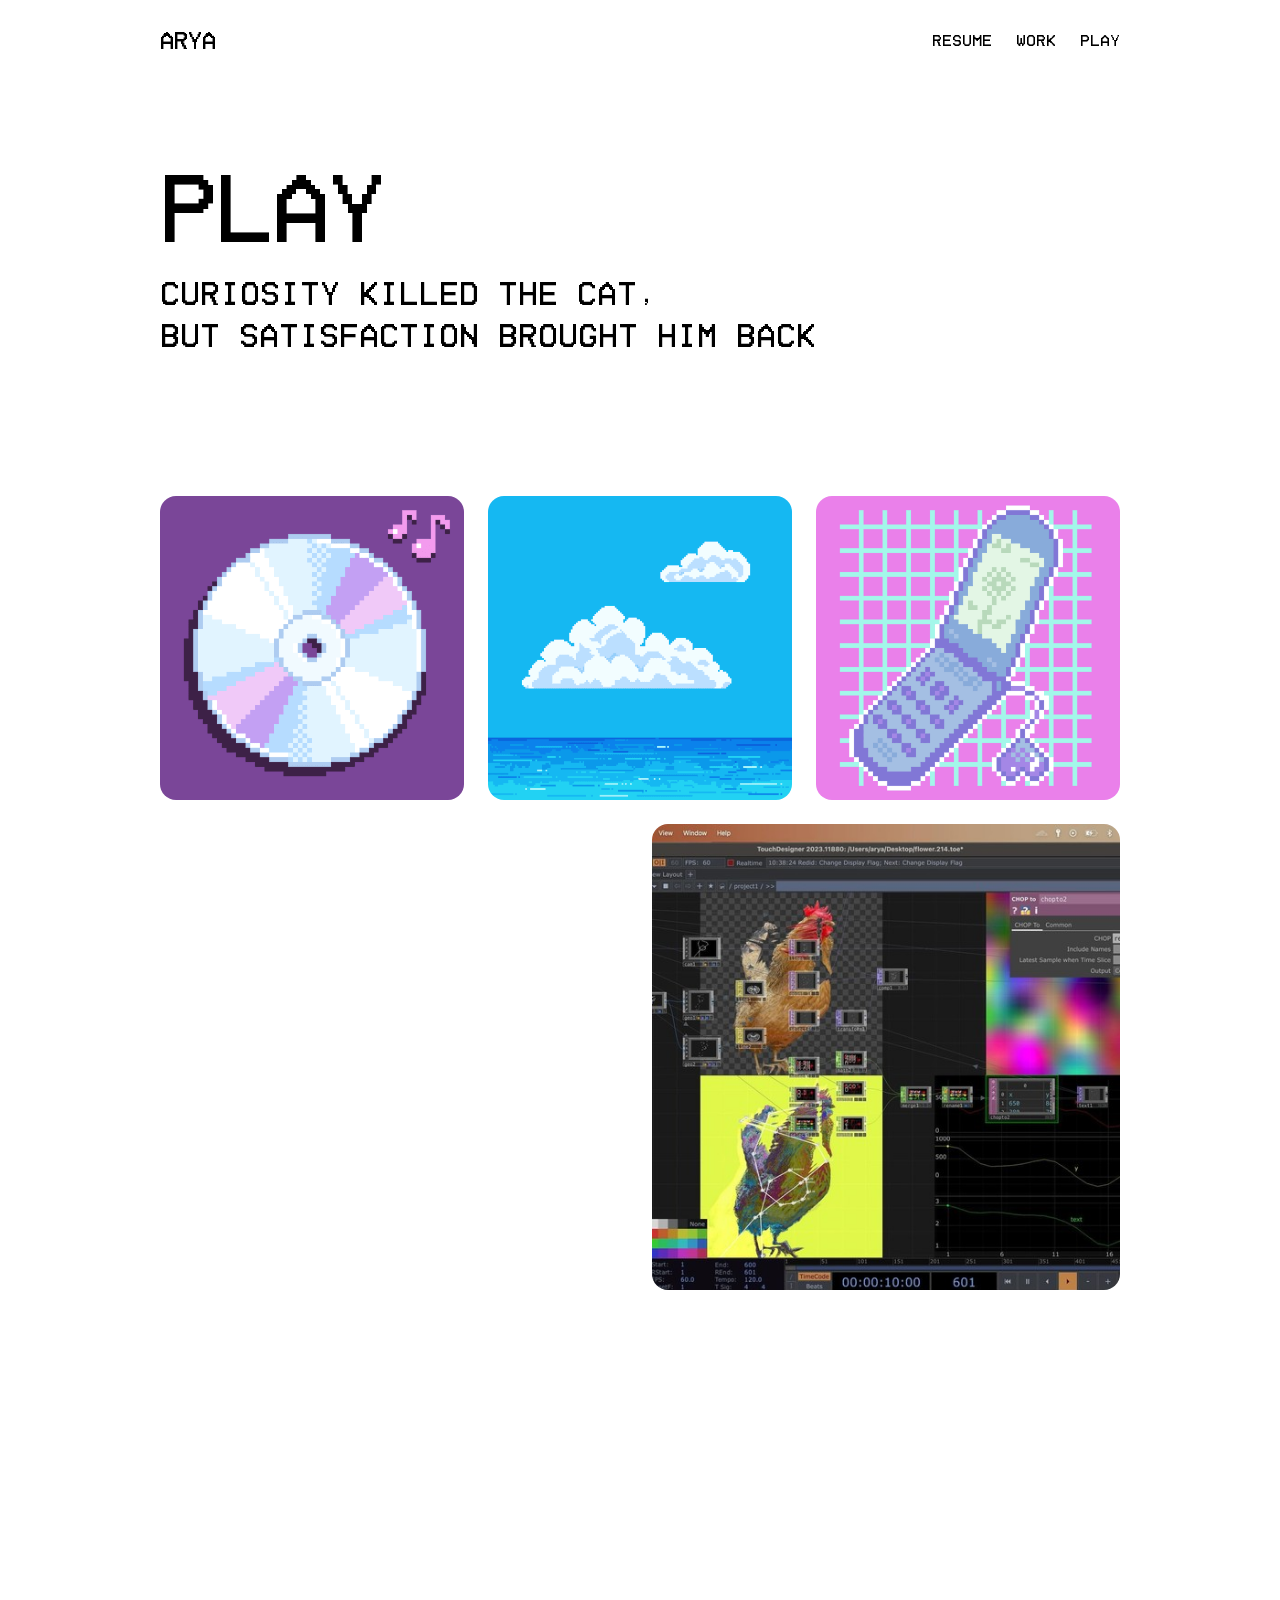
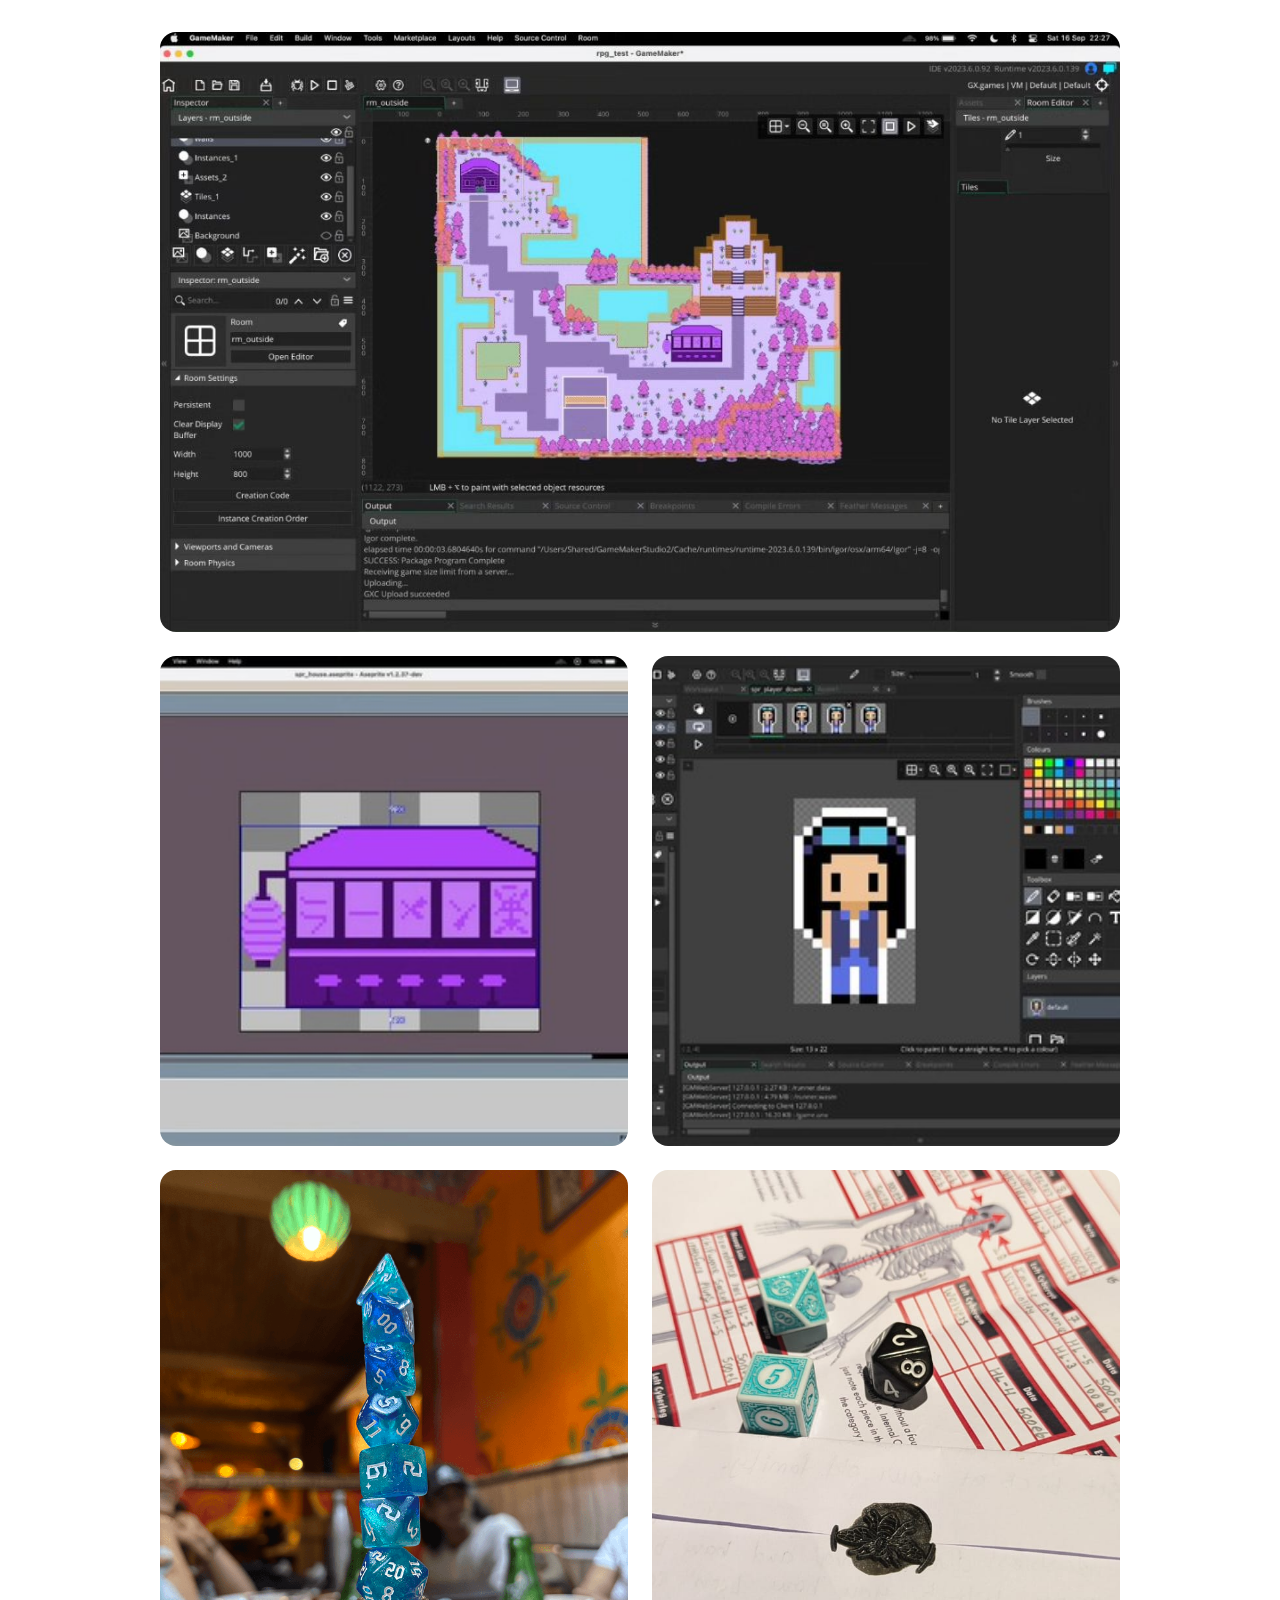
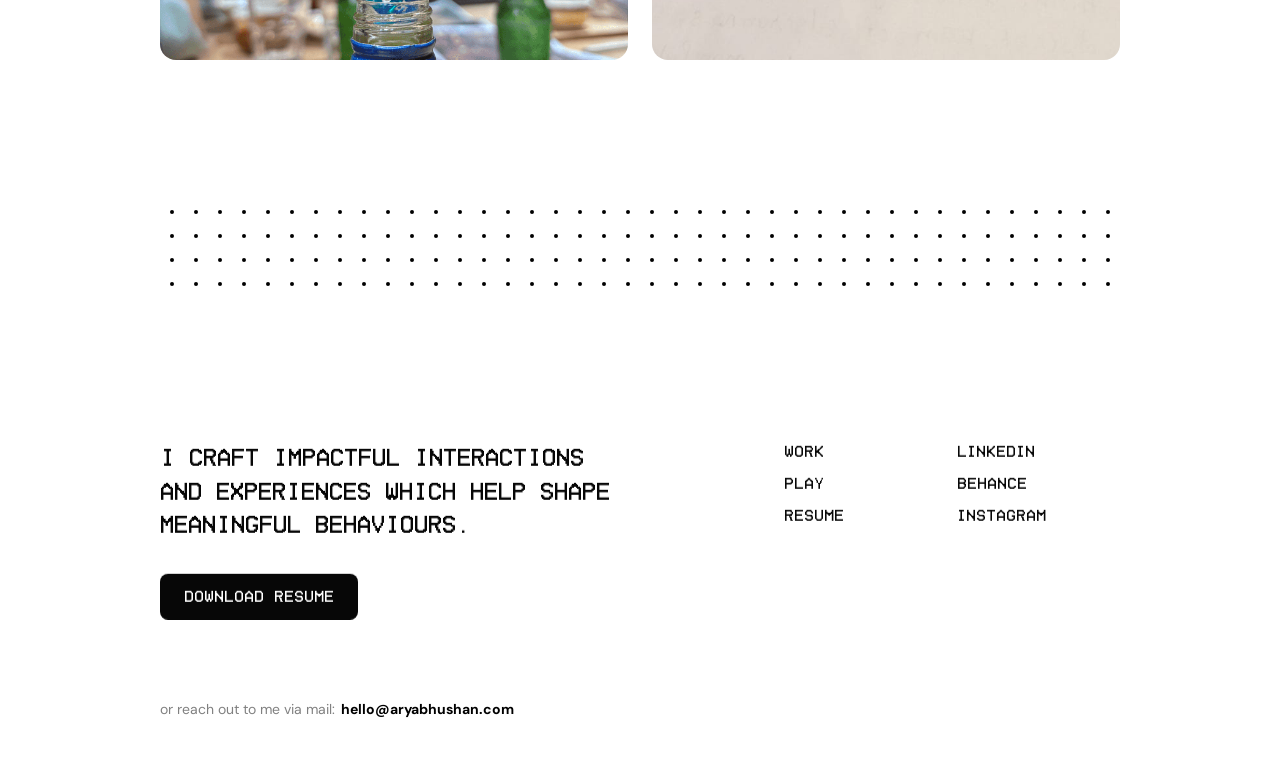
==== play/index.html @ 66f2fbfc "Add portfolio site" ====
<!DOCTYPE html>
<html lang="en"><head>
<base href="../">
<link rel="stylesheet" href="styles.css"><script>(function(){var f=window.fetch;window.fetch=function(u,o){if(typeof u==='string'&&u.includes('.framercms')){return f('/assets/cms/'+u.split('/').pop(),o);}return f(u,o);};})();</script>
    <meta charset="utf-8">
    
    
    <script>try{if(localStorage.get("__framer_force_showing_editorbar_since")){const n=document.createElement("link");n.rel = "modulepreload";n.href="https://framer.com/edit/init.mjs";document.head.appendChild(n)}}catch(e){}</script>
    <!-- Start of headStart -->
    <!-- Hotjar Tracking Code for Site 2750447 (name missing) -->
<script>
    (function(h,o,t,j,a,r){
        h.hj=h.hj||function(){(h.hj.q=h.hj.q||[]).push(arguments)};
        h._hjSettings={hjid:2750447,hjsv:6};
        a=o.getElementsByTagName('head')[0];
        r=o.createElement('script');r.async=1;
        r.src=t+h._hjSettings.hjid+j+h._hjSettings.hjsv;
        a.appendChild(r);
    })(window,document,'https://static.hotjar.com/c/hotjar-','.js?sv=');
</script><script async="" src="https://static.hotjar.com/c/hotjar-2750447.js?sv=6"></script>
    <!-- End of headStart -->
    <meta name="viewport" content="width=device-width">
    <meta name="generator" content="Framer 397058d">
    <title>Arya Bhushan - Portfolio</title>
    <meta name="description" content="A free, customizable template for Digital Agencies / Designers built with Framer. Interactive experiences for web and mobile by Dawid Pietrasiak. ">
    <meta name="framer-search-index" content="https://framerusercontent.com/sites/11XxNCQfZS2pJXVf5KvWd8/searchIndex-cuMQqiB3VdyJ.json">
    <meta name="framer-search-index-fallback" content="https://framerusercontent.com/sites/11XxNCQfZS2pJXVf5KvWd8/searchIndex-cPOdlpinfJ32.json">
    <link href="assets/images/default-30.png" rel="icon" media="(prefers-color-scheme: light)">
    <link href="assets/images/default-30.png" rel="icon" media="(prefers-color-scheme: dark)">
    <link rel="apple-touch-icon" href="assets/images/image-extra-1.png">
    <!-- Open Graph / Facebook -->
    <meta property="og:type" content="website">
    <meta property="og:title" content="Arya Bhushan - Portfolio">
    <meta property="og:description" content="A free, customizable template for Digital Agencies / Designers built with Framer. Interactive experiences for web and mobile by Dawid Pietrasiak. ">
    <meta property="og:image" content="assets/images/image-extra-2-1.png">
    <!-- Twitter -->
    <meta name="twitter:card" content="summary_large_image">
    <meta name="twitter:title" content="Arya Bhushan - Portfolio">
    <meta name="twitter:description" content="A free, customizable template for Digital Agencies / Designers built with Framer. Interactive experiences for web and mobile by Dawid Pietrasiak. ">
    <meta name="twitter:image" content="assets/images/image-extra-2-1.png">
    
    <!-- Global site tag (gtag.js) - Google Analytics -->
    
    <script>
      window.dataLayer = window.dataLayer || [];
      function gtag(){window.dataLayer.push(arguments);}
      gtag('js', new Date());
      gtag('config', 'G-WTSHBPF3Q1');
    </script>
    
    
    <link href="https://fonts.gstatic.com" rel="preconnect" crossorigin="">
    <meta name="robots" content="max-image-preview:large"><link rel="canonical" href="https://aryabhushan.com/play"><meta property="og:url" content="https://aryabhushan.com/play"><script async="" src="https://script.hotjar.com/modules.47ae0ae40a423a71e31f.js" charset="utf-8"></script><!-- Start of headEnd -->
    
    <!-- End of headEnd -->
</head>
<body class="framer-body-YnLml_SNh-framer-o8TbY">
    
    <!-- Start of bodyStart -->
    
    <!-- End of bodyStart -->
    
    <div id="main" data-framer-hydrate-v2="{&quot;routeId&quot;:&quot;YnLml_SNh&quot;,&quot;localeId&quot;:&quot;default&quot;,&quot;breakpoints&quot;:[{&quot;hash&quot;:&quot;4h76zz&quot;,&quot;mediaQuery&quot;:&quot;(min-width: 1100px)&quot;},{&quot;hash&quot;:&quot;1stwdl8&quot;,&quot;mediaQuery&quot;:&quot;(min-width: 768px) and (max-width: 1099px)&quot;},{&quot;hash&quot;:&quot;1aommzb&quot;,&quot;mediaQuery&quot;:&quot;(max-width: 767px)&quot;}]}" data-framer-ssr-released-at="2025-11-10T14:50:19.351Z" data-framer-page-optimized-at="2025-11-12T08:58:52.936Z" data-framer-generated-page=""><!--$--><div data-framer-root="" class="framer-o8TbY framer-d05tR framer-OIIu6 framer-4h76zz" data-framer-cursor="1bop10o" style="min-height:100vh;width:auto"><div class="framer-1tbwdfn-container" data-framer-name="Navigation" name="Navigation"><div class="ssr-variant hidden-1aommzb hidden-1stwdl8"><div name="Navigation" class="framer-pmJ9n framer-196el7y framer-v-196el7y" data-framer-name="Desktop" style="backdrop-filter: blur(10px); background-color: var(--token-25b31a9d-211f-4aed-b06c-add80335f614, rgb(255, 255, 255)); width: 100%; opacity: 1;"><div class="framer-peochh" data-framer-name="Content" style="opacity: 1;"><div class="framer-o9mzy4" data-framer-name="Logo" style="opacity: 1;"><div class="framer-yu7lwt-container" data-framer-appear-id="yu7lwt" data-framer-cursor="18is7un" style="will-change:transform;opacity:0.001;transform:translateY(50px)"><!--$--><a class="framer-sizN0 framer-1elrd6f framer-v-1elrd6f framer-aspiev" data-framer-name="Logo" href="./" style="opacity: 1;"><div class="framer-1th6df0" style="opacity: 1;"><div class="framer-h0rt5a" data-framer-component-type="RichTextContainer" style="--framer-link-text-color: rgb(0, 153, 255); --framer-link-text-decoration: underline; transform: none; opacity: 1;"><p class="framer-text" style="--font-selector:Q1VTVE9NO0hvbWUgVmlkZW8gUmVndWxhcg==;--framer-font-family:&quot;Home Video Regular&quot;, &quot;Home Video Regular Placeholder&quot;, sans-serif;--framer-font-size:24px">Arya</p></div><div class="framer-1sltgx2" data-framer-component-type="RichTextContainer" style="--extracted-r6o4lv: rgb(217, 149, 25); --framer-link-text-color: rgb(0, 153, 255); --framer-link-text-decoration: underline; transform: none; opacity: 1;"><p class="framer-text" style="--font-selector:Q1VTVE9NO0hvbWUgVmlkZW8gUmVndWxhcg==;--framer-font-family:&quot;Home Video Regular&quot;, &quot;Home Video Regular Placeholder&quot;, sans-serif;--framer-font-size:24px;--framer-text-color:var(--extracted-r6o4lv, rgb(217, 149, 25))">Arya</p></div></div></a><!--/$--></div></div><div class="framer-12rsi9o-container" data-framer-appear-id="12rsi9o" data-framer-cursor="wtf3fz" style="will-change:transform;opacity:0.001;transform:perspective(1200px) translateY(50px)"><!--$--><a class="framer-qtVcb framer-2uxae1 framer-v-ccaq9 framer-1iv5uwi" data-framer-name="Link - New Tab" href="https://drive.google.com/file/d/1T3ZbMoytyQa1yMss7NIldPn1fFPt6l2p/view?usp=sharing" target="_blank" rel="noopener" style="opacity: 1;"><div class="framer-a6jg8u" style="opacity: 1;"><div class="framer-1k0cmpg" data-framer-component-type="RichTextContainer" style="--extracted-r6o4lv: var(--token-d2873cc6-42eb-40c0-8205-582532719427, rgb(0, 0, 0)); transform: none; opacity: 1;"><p class="framer-text" style="--font-selector:Q1VTVE9NO0hvbWUgVmlkZW8gUmVndWxhcg==;--framer-font-family:&quot;Home Video Regular&quot;, &quot;Home Video Regular Placeholder&quot;, sans-serif;--framer-line-height:1.4em;--framer-text-color:var(--extracted-r6o4lv, var(--token-d2873cc6-42eb-40c0-8205-582532719427, rgb(0, 0, 0)))">resume</p></div><div class="framer-1i92ufd" data-framer-component-type="RichTextContainer" style="--extracted-r6o4lv:var(--token-d2873cc6-42eb-40c0-8205-582532719427, rgb(0, 0, 0));opacity:0.6;transform:none"><p class="framer-text" style="--font-selector:Q1VTVE9NO0hvbWUgVmlkZW8gUmVndWxhcg==;--framer-font-family:&quot;Home Video Regular&quot;, &quot;Home Video Regular Placeholder&quot;, sans-serif;--framer-line-height:1.4em;--framer-text-color:var(--extracted-r6o4lv, var(--token-d2873cc6-42eb-40c0-8205-582532719427, rgb(0, 0, 0)))">resume</p></div></div></a><!--/$--></div><!--$--><div class="framer-1yymyeg-container" data-framer-appear-id="1yymyeg" data-framer-cursor="wtf3fz" style="will-change:transform;opacity:0.001;transform:perspective(1200px) translateY(50px)"><!--$--><a class="framer-qtVcb framer-2uxae1 framer-v-2uxae1 framer-1iv5uwi" data-framer-name="Link" href="./#work" style="opacity: 1;"><div class="framer-a6jg8u" style="opacity: 1;"><div class="framer-1k0cmpg" data-framer-component-type="RichTextContainer" style="--extracted-r6o4lv: var(--token-d2873cc6-42eb-40c0-8205-582532719427, rgb(0, 0, 0)); transform: none; opacity: 1;"><p class="framer-text" style="--font-selector:Q1VTVE9NO0hvbWUgVmlkZW8gUmVndWxhcg==;--framer-font-family:&quot;Home Video Regular&quot;, &quot;Home Video Regular Placeholder&quot;, sans-serif;--framer-line-height:1.4em;--framer-text-color:var(--extracted-r6o4lv, var(--token-d2873cc6-42eb-40c0-8205-582532719427, rgb(0, 0, 0)))">work</p></div><div class="framer-1i92ufd" data-framer-component-type="RichTextContainer" style="--extracted-r6o4lv:var(--token-d2873cc6-42eb-40c0-8205-582532719427, rgb(0, 0, 0));opacity:0.6;transform:none"><p class="framer-text" style="--font-selector:Q1VTVE9NO0hvbWUgVmlkZW8gUmVndWxhcg==;--framer-font-family:&quot;Home Video Regular&quot;, &quot;Home Video Regular Placeholder&quot;, sans-serif;--framer-line-height:1.4em;--framer-text-color:var(--extracted-r6o4lv, var(--token-d2873cc6-42eb-40c0-8205-582532719427, rgb(0, 0, 0)))">work</p></div></div></a><!--/$--></div><!--/$--><!--$--><div class="framer-tfnmhm-container" data-framer-appear-id="tfnmhm" data-framer-cursor="10w2zhv" style="will-change:transform;opacity:0.001;transform:perspective(1200px) translateY(50px)"><!--$--><a class="framer-PcqyI framer-p3sir6 framer-v-p3sir6 framer-17eh7gt" data-framer-name="Link" href="./play/" data-framer-page-link-current="true" style="opacity: 1;"><div class="framer-1nrqrzf" style="opacity: 1;"><div class="framer-p59mm1" data-framer-component-type="RichTextContainer" style="--extracted-r6o4lv: var(--token-d2873cc6-42eb-40c0-8205-582532719427, rgb(0, 0, 0)); transform: none; opacity: 1;"><p class="framer-text" style="--font-selector:Q1VTVE9NO0hvbWUgVmlkZW8gUmVndWxhcg==;--framer-font-family:&quot;Home Video Regular&quot;, &quot;Home Video Regular Placeholder&quot;, sans-serif;--framer-line-height:1.4em;--framer-text-color:var(--extracted-r6o4lv, var(--token-d2873cc6-42eb-40c0-8205-582532719427, rgb(0, 0, 0)))">play</p></div><div class="framer-1u2vjk1" data-framer-component-type="RichTextContainer" style="--extracted-r6o4lv:var(--token-d2873cc6-42eb-40c0-8205-582532719427, rgb(0, 0, 0));opacity:0.6;transform:none"><p class="framer-text" style="--font-selector:Q1VTVE9NO0hvbWUgVmlkZW8gUmVndWxhcg==;--framer-font-family:&quot;Home Video Regular&quot;, &quot;Home Video Regular Placeholder&quot;, sans-serif;--framer-line-height:1.4em;--framer-text-color:var(--extracted-r6o4lv, var(--token-d2873cc6-42eb-40c0-8205-582532719427, rgb(0, 0, 0)))">play</p></div></div></a><!--/$--></div><!--/$--></div></div></div></div><header class="framer-9bgpve" data-framer-name="Content" name="Content"><div class="framer-ckgrpy" data-framer-name="Title" name="Title"><div class="framer-k4go3r" data-framer-component-type="RichTextContainer" style="transform:none"><h1 class="framer-text framer-styles-preset-9yh8qn" data-styles-preset="m6E6O9KXZ" style="--framer-text-color:var(--token-d2873cc6-42eb-40c0-8205-582532719427, rgb(255, 255, 255))">Play</h1></div><div class="ssr-variant hidden-1aommzb"><div class="framer-uxfehp" data-framer-component-type="RichTextContainer" style="transform:none"><h2 class="framer-text framer-styles-preset-3nqyhf" data-styles-preset="YAP816Y5n" style="--framer-text-color:var(--token-d2873cc6-42eb-40c0-8205-582532719427, rgb(255, 255, 255))">curiosity killed the cat, <br class="framer-text">but satisfaction brought him back</h2></div></div></div><div class="framer-2l6m5c"><div class="framer-qg41iv"><div class="ssr-variant hidden-1aommzb hidden-1stwdl8"><div class="framer-lsnjpz" data-framer-cursor="wtf3fz" data-framer-name="Image" id="lsnjpz" name="Image" tabindex="0"><div style="position:absolute;border-radius:inherit;top:0;right:0;bottom:0;left:0" data-framer-background-image-wrapper="true"><img decoding="auto" width="3200" height="3200" sizes="max((min(100vw, 1400px) - 368px) / 3, 1px)" srcset="assets/images/image-2-1.png 512w,assets/images/image-1-1.png 1024w,assets/images/image-3-2.png 2048w,assets/images/image-4-2.png 3200w" src="assets/images/image-3-2.png" alt="" style="display:block;width:100%;height:100%;border-radius:inherit;object-position:center;object-fit:cover"></div></div></div><div class="ssr-variant hidden-1aommzb hidden-1stwdl8"><div class="framer-8bx01z" data-framer-cursor="wtf3fz" data-framer-name="Image" id="8bx01z" name="Image" tabindex="0"><div style="position:absolute;border-radius:inherit;top:0;right:0;bottom:0;left:0" data-framer-background-image-wrapper="true"><img decoding="auto" width="9000" height="9000" sizes="max((min(100vw, 1400px) - 368px) / 3, 1px)" srcset="assets/images/image-5-2.png 1022w,assets/images/image-6-2.png 1846w" src="assets/images/image-6-2.png" alt="" style="display:block;width:100%;height:100%;border-radius:inherit;object-position:center;object-fit:cover"></div></div></div><div class="ssr-variant hidden-1aommzb hidden-1stwdl8"><div class="framer-jlj1m1" data-framer-cursor="wtf3fz" data-framer-name="Image" id="jlj1m1" name="Image" tabindex="0"><div style="position:absolute;border-radius:inherit;top:0;right:0;bottom:0;left:0" data-framer-background-image-wrapper="true"><img decoding="auto" width="3200" height="3200" sizes="max((min(100vw, 1400px) - 368px) / 3, 1px)" srcset="assets/images/image-8-2.png 512w,assets/images/image-7-2.png 1024w,assets/images/image-9-1.png 2048w,assets/images/image-10-1.png 3200w" src="assets/images/image-9-1.png" alt="" style="display:block;width:100%;height:100%;border-radius:inherit;object-position:center;object-fit:cover"></div></div></div></div><div class="framer-1426ijv"><div class="framer-d1v9aa-container"><video src="assets/videos/play-video-1.mp4" loop="" autoplay="" muted="" playsinline="" style="width:100%;height:100%;border-radius:16px;display:block;object-fit:cover;background-color:rgba(0, 0, 0, 0);object-position:50% 50%"></video></div><div class="ssr-variant hidden-1aommzb hidden-1stwdl8"><div class="framer-7citn5" data-framer-cursor="wtf3fz" data-framer-name="Image" id="7citn5" name="Image" tabindex="0"><div style="position:absolute;border-radius:inherit;top:0;right:0;bottom:0;left:0" data-framer-background-image-wrapper="true"><img decoding="auto" width="1080" height="1080" sizes="max((min(100vw, 1400px) - 344px) / 2, 1px)" srcset="assets/images/image-12.jpg 512w,assets/images/image-13.jpg 1024w,assets/images/image-11.jpg 1080w" src="assets/images/image-11.jpg" alt="" style="display:block;width:100%;height:100%;border-radius:inherit;object-position:52% 29%;object-fit:cover"></div></div></div></div><div class="framer-1df5rxa"><div class="framer-1kywc3a-container"><video src="assets/videos/play-video-2.mp4" loop="" autoplay="" muted="" playsinline="" style="width:100%;height:100%;border-radius:16px;display:block;object-fit:cover;background-color:rgba(0, 0, 0, 0);object-position:50% 50%"></video></div><div class="framer-130b2bq-container"><video src="assets/videos/play-video-3.mp4" loop="" autoplay="" muted="" playsinline="" style="width:100%;height:100%;border-radius:16px;display:block;object-fit:cover;background-color:rgba(0, 0, 0, 0);object-position:50% 50%"></video></div></div><div class="framer-1eljk3d"><div class="ssr-variant hidden-1aommzb hidden-1stwdl8"><div class="framer-ufahcz" data-framer-cursor="wtf3fz" data-framer-name="Image" id="ufahcz" name="Image" tabindex="0"><div style="position:absolute;border-radius:inherit;top:0;right:0;bottom:0;left:0" data-framer-background-image-wrapper="true"><img decoding="async" loading="lazy" width="1080" height="674" sizes="max(min(100vw, 1400px) - 320px, 1px)" srcset="assets/images/image-15-1.png 512w,assets/images/image-16-1.png 1024w,assets/images/image-14-2.png 1080w" src="assets/images/image-14-2.png" alt="" style="display:block;width:100%;height:100%;border-radius:inherit;object-position:center;object-fit:cover"></div></div></div></div><div class="framer-1lm3p0h"><div class="ssr-variant hidden-1aommzb hidden-1stwdl8"><div class="framer-om56o7" data-framer-cursor="wtf3fz" data-framer-name="Image" id="om56o7" name="Image" tabindex="0"><div style="position:absolute;border-radius:inherit;top:0;right:0;bottom:0;left:0" data-framer-background-image-wrapper="true"><img decoding="async" loading="lazy" width="1080" height="674" sizes="max((min(100vw, 1400px) - 344px) / 2, 1px)" srcset="assets/images/image-18-2.png 512w,assets/images/image-19-2.png 1024w,assets/images/image-17-1.png 1080w" src="assets/images/image-17-1.png" alt="" style="display:block;width:100%;height:100%;border-radius:inherit;object-position:61.2% 53.4%;object-fit:cover"></div></div></div><div class="ssr-variant hidden-1aommzb hidden-1stwdl8"><div class="framer-1au2s9y" data-framer-cursor="wtf3fz" data-framer-name="Image" id="1au2s9y" name="Image" tabindex="0"><div style="position:absolute;border-radius:inherit;top:0;right:0;bottom:0;left:0" data-framer-background-image-wrapper="true"><img decoding="async" loading="lazy" width="1080" height="675" sizes="max((min(100vw, 1400px) - 344px) / 2, 1px)" srcset="assets/images/image-21-2.png 512w,assets/images/image-22-2.png 1024w,assets/images/image-20-2.png 1080w" src="assets/images/image-20-2.png" alt="" style="display:block;width:100%;height:100%;border-radius:inherit;object-position:43% 50.8%;object-fit:cover"></div></div></div></div><div class="framer-1wutg85"><div class="ssr-variant hidden-1aommzb hidden-1stwdl8"><div class="framer-sivuqu" data-framer-cursor="wtf3fz" data-framer-name="Image" id="sivuqu" name="Image" tabindex="0"><div style="position:absolute;border-radius:inherit;top:0;right:0;bottom:0;left:0" data-framer-background-image-wrapper="true"><img decoding="async" loading="lazy" width="1376" height="1842" sizes="max((min(100vw, 1400px) - 344px) / 2, 1px)" srcset="assets/images/image-24-2.png 764w,assets/images/image-23-2.png 1376w" src="assets/images/image-23-2.png" alt="" style="display:block;width:100%;height:100%;border-radius:inherit;object-position:center top;object-fit:cover"></div></div></div><div class="ssr-variant hidden-1aommzb hidden-1stwdl8"><div class="framer-uun07v" data-framer-cursor="wtf3fz" data-framer-name="Image" id="uun07v" name="Image" tabindex="0"><div style="position:absolute;border-radius:inherit;top:0;right:0;bottom:0;left:0" data-framer-background-image-wrapper="true"><img decoding="async" loading="lazy" width="720" height="1280" sizes="max((min(100vw, 1400px) - 344px) / 2, 1px)" srcset="assets/images/image-26.jpg 576w,assets/images/image-25.jpg 720w" src="assets/images/image-25.jpg" alt="" style="display:block;width:100%;height:100%;border-radius:inherit;object-position:center;object-fit:cover"></div></div></div></div></div><div class="framer-tmdb2"><div data-framer-background-image-wrapper="true" style="position:absolute;border-radius:inherit;top:0;right:0;bottom:0;left:0;background-image:url(assets/images/play-28.svg);background-repeat:repeat;background-position:left top;border:0;background-size:48px auto"></div></div><div class="ssr-variant hidden-1aommzb hidden-1stwdl8"><div class="framer-qrjmf7-container"><div class="framer-xk2YY framer-I7xnY framer-IEo4N framer-4wPMh framer-1kdg08l framer-v-1kdg08l" data-framer-name="Desktop" style="width: 100%; opacity: 1;"><div class="framer-d9j8ez" data-framer-name="Top Section" style="will-change:transform;opacity:0;transform:perspective(1200px) translateY(30px)"><div class="framer-1qqnoso" data-framer-name="Info" style="opacity: 1;"><div class="framer-2w0pkb" data-framer-component-type="RichTextContainer" style="--extracted-1of0zx5: var(--token-d2873cc6-42eb-40c0-8205-582532719427, rgb(255, 255, 255)); transform: none; opacity: 1;"><h2 class="framer-text framer-styles-preset-1wml6uu" data-styles-preset="fVxnimdqP" style="--framer-text-color:var(--extracted-1of0zx5, var(--token-d2873cc6-42eb-40c0-8205-582532719427, rgb(255, 255, 255)))">I craft impactful interactions and experiences which help shape meaningful behaviours.</h2></div><div class="framer-2uuzfw-container" data-framer-cursor="wtf3fz" style="opacity: 1;"><!--$--><a class="framer-YfpS4 framer-C7MZb framer-6aius7 framer-v-6aius7 framer-pzjpwl" data-framer-name="Normal" data-highlight="true" data-reset="button" href="https://drive.google.com/file/d/1T3ZbMoytyQa1yMss7NIldPn1fFPt6l2p/view?usp=sharing" target="_blank" rel="noopener" tabindex="0" style="--135cyrv: 0px 2px 0px 0px rgb(48, 48, 48); --border-bottom-width: 0px; --border-color: rgba(0, 0, 0, 0); --border-left-width: 0px; --border-right-width: 0px; --border-style: solid; --border-top-width: 0px; background-color: var(--token-d2873cc6-42eb-40c0-8205-582532719427, rgb(255, 255, 255)); border-radius: 8px; box-shadow: none; opacity: 1;"><div class="framer-1wjsxfs" data-framer-component-type="RichTextContainer" style="--extracted-r6o4lv: var(--token-25b31a9d-211f-4aed-b06c-add80335f614, rgb(0, 0, 0)); transform: none; opacity: 1;"><p class="framer-text framer-styles-preset-qessr" data-styles-preset="wmoEKSxEw" style="--framer-text-color:var(--extracted-r6o4lv, var(--token-25b31a9d-211f-4aed-b06c-add80335f614, rgb(0, 0, 0)))">Download Resume</p></div></a><!--/$--></div></div><div class="framer-6zk6op" data-framer-name="Explore" style="opacity: 1;"><div class="framer-1htd51w" data-framer-name="Links" style="opacity: 1;"><div class="framer-1u4s1fr" style="opacity: 1;"><!--$--><div class="framer-cm2rj5-container" data-framer-cursor="wtf3fz" style="opacity: 1;"><!--$--><a class="framer-qtVcb framer-2uxae1 framer-v-2uxae1 framer-1iv5uwi" data-framer-name="Link" href="./" style="height: 100%; opacity: 1;"><div class="framer-a6jg8u" style="opacity: 1;"><div class="framer-1k0cmpg" data-framer-component-type="RichTextContainer" style="--extracted-r6o4lv: var(--token-d2873cc6-42eb-40c0-8205-582532719427, rgb(0, 0, 0)); transform: none; opacity: 1;"><p class="framer-text" style="--font-selector:Q1VTVE9NO0hvbWUgVmlkZW8gUmVndWxhcg==;--framer-font-family:&quot;Home Video Regular&quot;, &quot;Home Video Regular Placeholder&quot;, sans-serif;--framer-line-height:1.4em;--framer-text-color:var(--extracted-r6o4lv, var(--token-d2873cc6-42eb-40c0-8205-582532719427, rgb(0, 0, 0)))">Work</p></div><div class="framer-1i92ufd" data-framer-component-type="RichTextContainer" style="--extracted-r6o4lv:var(--token-d2873cc6-42eb-40c0-8205-582532719427, rgb(0, 0, 0));opacity:0.6;transform:none"><p class="framer-text" style="--font-selector:Q1VTVE9NO0hvbWUgVmlkZW8gUmVndWxhcg==;--framer-font-family:&quot;Home Video Regular&quot;, &quot;Home Video Regular Placeholder&quot;, sans-serif;--framer-line-height:1.4em;--framer-text-color:var(--extracted-r6o4lv, var(--token-d2873cc6-42eb-40c0-8205-582532719427, rgb(0, 0, 0)))">Work</p></div></div></a><!--/$--></div><!--/$--><!--$--><div class="framer-10t903v-container" data-framer-cursor="10w2zhv" style="opacity: 1;"><!--$--><a class="framer-PcqyI framer-p3sir6 framer-v-p3sir6 framer-17eh7gt" data-framer-name="Link" href="./play/" data-framer-page-link-current="true" style="height: 100%; opacity: 1;"><div class="framer-1nrqrzf" style="opacity: 1;"><div class="framer-p59mm1" data-framer-component-type="RichTextContainer" style="--extracted-r6o4lv: var(--token-d2873cc6-42eb-40c0-8205-582532719427, rgb(0, 0, 0)); transform: none; opacity: 1;"><p class="framer-text" style="--font-selector:Q1VTVE9NO0hvbWUgVmlkZW8gUmVndWxhcg==;--framer-font-family:&quot;Home Video Regular&quot;, &quot;Home Video Regular Placeholder&quot;, sans-serif;--framer-line-height:1.4em;--framer-text-color:var(--extracted-r6o4lv, var(--token-d2873cc6-42eb-40c0-8205-582532719427, rgb(0, 0, 0)))">Play</p></div><div class="framer-1u2vjk1" data-framer-component-type="RichTextContainer" style="--extracted-r6o4lv:var(--token-d2873cc6-42eb-40c0-8205-582532719427, rgb(0, 0, 0));opacity:0.6;transform:none"><p class="framer-text" style="--font-selector:Q1VTVE9NO0hvbWUgVmlkZW8gUmVndWxhcg==;--framer-font-family:&quot;Home Video Regular&quot;, &quot;Home Video Regular Placeholder&quot;, sans-serif;--framer-line-height:1.4em;--framer-text-color:var(--extracted-r6o4lv, var(--token-d2873cc6-42eb-40c0-8205-582532719427, rgb(0, 0, 0)))">Play</p></div></div></a><!--/$--></div><!--/$--><div class="framer-1s68sdu-container" data-framer-cursor="wtf3fz" style="opacity: 1;"><!--$--><a class="framer-qtVcb framer-2uxae1 framer-v-2uxae1 framer-1iv5uwi" data-framer-name="Link" href="https://drive.google.com/file/d/1T3ZbMoytyQa1yMss7NIldPn1fFPt6l2p/view?usp=sharing" rel="noopener" style="height: 100%; opacity: 1;"><div class="framer-a6jg8u" style="opacity: 1;"><div class="framer-1k0cmpg" data-framer-component-type="RichTextContainer" style="--extracted-r6o4lv: var(--token-d2873cc6-42eb-40c0-8205-582532719427, rgb(0, 0, 0)); transform: none; opacity: 1;"><p class="framer-text" style="--font-selector:Q1VTVE9NO0hvbWUgVmlkZW8gUmVndWxhcg==;--framer-font-family:&quot;Home Video Regular&quot;, &quot;Home Video Regular Placeholder&quot;, sans-serif;--framer-line-height:1.4em;--framer-text-color:var(--extracted-r6o4lv, var(--token-d2873cc6-42eb-40c0-8205-582532719427, rgb(0, 0, 0)))">Resume</p></div><div class="framer-1i92ufd" data-framer-component-type="RichTextContainer" style="--extracted-r6o4lv:var(--token-d2873cc6-42eb-40c0-8205-582532719427, rgb(0, 0, 0));opacity:0.6;transform:none"><p class="framer-text" style="--font-selector:Q1VTVE9NO0hvbWUgVmlkZW8gUmVndWxhcg==;--framer-font-family:&quot;Home Video Regular&quot;, &quot;Home Video Regular Placeholder&quot;, sans-serif;--framer-line-height:1.4em;--framer-text-color:var(--extracted-r6o4lv, var(--token-d2873cc6-42eb-40c0-8205-582532719427, rgb(0, 0, 0)))">Resume</p></div></div></a><!--/$--></div></div><div class="framer-1nt6o2e" style="opacity: 1;"><div class="framer-ps8fz1-container" data-framer-cursor="wtf3fz" style="opacity: 1;"><!--$--><a class="framer-qtVcb framer-2uxae1 framer-v-2uxae1 framer-1iv5uwi" data-framer-name="Link" href="https://www.linkedin.com/in/aryabhushan/" rel="noopener" style="height: 100%; opacity: 1;"><div class="framer-a6jg8u" style="opacity: 1;"><div class="framer-1k0cmpg" data-framer-component-type="RichTextContainer" style="--extracted-r6o4lv: var(--token-d2873cc6-42eb-40c0-8205-582532719427, rgb(0, 0, 0)); transform: none; opacity: 1;"><p class="framer-text" style="--font-selector:Q1VTVE9NO0hvbWUgVmlkZW8gUmVndWxhcg==;--framer-font-family:&quot;Home Video Regular&quot;, &quot;Home Video Regular Placeholder&quot;, sans-serif;--framer-line-height:1.4em;--framer-text-color:var(--extracted-r6o4lv, var(--token-d2873cc6-42eb-40c0-8205-582532719427, rgb(0, 0, 0)))">LinkedIn</p></div><div class="framer-1i92ufd" data-framer-component-type="RichTextContainer" style="--extracted-r6o4lv:var(--token-d2873cc6-42eb-40c0-8205-582532719427, rgb(0, 0, 0));opacity:0.6;transform:none"><p class="framer-text" style="--font-selector:Q1VTVE9NO0hvbWUgVmlkZW8gUmVndWxhcg==;--framer-font-family:&quot;Home Video Regular&quot;, &quot;Home Video Regular Placeholder&quot;, sans-serif;--framer-line-height:1.4em;--framer-text-color:var(--extracted-r6o4lv, var(--token-d2873cc6-42eb-40c0-8205-582532719427, rgb(0, 0, 0)))">LinkedIn</p></div></div></a><!--/$--></div><div class="framer-16aoz1f-container" data-framer-cursor="wtf3fz" style="opacity: 1;"><!--$--><a class="framer-qtVcb framer-2uxae1 framer-v-2uxae1 framer-1iv5uwi" data-framer-name="Link" href="https://www.behance.net/aryabhushan" rel="noopener" style="height: 100%; opacity: 1;"><div class="framer-a6jg8u" style="opacity: 1;"><div class="framer-1k0cmpg" data-framer-component-type="RichTextContainer" style="--extracted-r6o4lv: var(--token-d2873cc6-42eb-40c0-8205-582532719427, rgb(0, 0, 0)); transform: none; opacity: 1;"><p class="framer-text" style="--font-selector:Q1VTVE9NO0hvbWUgVmlkZW8gUmVndWxhcg==;--framer-font-family:&quot;Home Video Regular&quot;, &quot;Home Video Regular Placeholder&quot;, sans-serif;--framer-line-height:1.4em;--framer-text-color:var(--extracted-r6o4lv, var(--token-d2873cc6-42eb-40c0-8205-582532719427, rgb(0, 0, 0)))">Behance</p></div><div class="framer-1i92ufd" data-framer-component-type="RichTextContainer" style="--extracted-r6o4lv:var(--token-d2873cc6-42eb-40c0-8205-582532719427, rgb(0, 0, 0));opacity:0.6;transform:none"><p class="framer-text" style="--font-selector:Q1VTVE9NO0hvbWUgVmlkZW8gUmVndWxhcg==;--framer-font-family:&quot;Home Video Regular&quot;, &quot;Home Video Regular Placeholder&quot;, sans-serif;--framer-line-height:1.4em;--framer-text-color:var(--extracted-r6o4lv, var(--token-d2873cc6-42eb-40c0-8205-582532719427, rgb(0, 0, 0)))">Behance</p></div></div></a><!--/$--></div><div class="framer-1j7buoy-container" data-framer-cursor="wtf3fz" style="opacity: 1;"><!--$--><a class="framer-qtVcb framer-2uxae1 framer-v-2uxae1 framer-1iv5uwi" data-framer-name="Link" href="https://www.instagram.com/arya.gif" rel="noopener" style="height: 100%; opacity: 1;"><div class="framer-a6jg8u" style="opacity: 1;"><div class="framer-1k0cmpg" data-framer-component-type="RichTextContainer" style="--extracted-r6o4lv: var(--token-d2873cc6-42eb-40c0-8205-582532719427, rgb(0, 0, 0)); transform: none; opacity: 1;"><p class="framer-text" style="--font-selector:Q1VTVE9NO0hvbWUgVmlkZW8gUmVndWxhcg==;--framer-font-family:&quot;Home Video Regular&quot;, &quot;Home Video Regular Placeholder&quot;, sans-serif;--framer-line-height:1.4em;--framer-text-color:var(--extracted-r6o4lv, var(--token-d2873cc6-42eb-40c0-8205-582532719427, rgb(0, 0, 0)))">Instagram</p></div><div class="framer-1i92ufd" data-framer-component-type="RichTextContainer" style="--extracted-r6o4lv:var(--token-d2873cc6-42eb-40c0-8205-582532719427, rgb(0, 0, 0));opacity:0.6;transform:none"><p class="framer-text" style="--font-selector:Q1VTVE9NO0hvbWUgVmlkZW8gUmVndWxhcg==;--framer-font-family:&quot;Home Video Regular&quot;, &quot;Home Video Regular Placeholder&quot;, sans-serif;--framer-line-height:1.4em;--framer-text-color:var(--extracted-r6o4lv, var(--token-d2873cc6-42eb-40c0-8205-582532719427, rgb(0, 0, 0)))">Instagram</p></div></div></a><!--/$--></div></div></div></div></div><div class="framer-ovc2bb" style="opacity: 1;"><div class="framer-xhld13" data-framer-component-type="RichTextContainer" style="--extracted-r6o4lv: var(--token-d47bba34-339e-4038-8c6c-631863cff0b3, rgb(128, 128, 128)); transform: none; opacity: 1;"><p class="framer-text framer-styles-preset-11ikni5" data-styles-preset="L1pi_pUeb" style="--framer-text-color:var(--extracted-r6o4lv, var(--token-d47bba34-339e-4038-8c6c-631863cff0b3, rgb(128, 128, 128)))">or reach out to me via mail: </p></div><div class="framer-1mugef7" data-framer-cursor="wtf3fz" data-framer-component-type="RichTextContainer" style="--extracted-r6o4lv: var(--token-d2873cc6-42eb-40c0-8205-582532719427, rgb(255, 255, 255)); transform: none; opacity: 1;"><p class="framer-text framer-styles-preset-11ikni5" data-styles-preset="L1pi_pUeb" style="--framer-text-color:var(--extracted-r6o4lv, var(--token-d2873cc6-42eb-40c0-8205-582532719427, rgb(255, 255, 255)))"><!--$--><a class="framer-text framer-styles-preset-1wicq5s" data-styles-preset="ro7OPezbn" href="https://hello@aryabhushan.com" rel="noopener"><strong class="framer-text">hello@aryabhushan.com</strong></a><!--/$--></p></div></div></div></div></div></header></div><div class="framer-o8TbY framer-d05tR framer-OIIu6" id="overlay"></div><!--/$--><div class="framer-nd7Vd framer-1hhllzf framer-pointer-events-none framer-v-1hhllzf" data-framer-name="Default" tabindex="0" style="position: fixed; top: 0px; left: 0px; z-index: 13; pointer-events: none; opacity: 0; transform: translate(0%, 0%);"><div data-framer-background-image-wrapper="true" style="position: absolute; border-radius: inherit; inset: 0px;"><img decoding="auto" width="160" height="160" src="assets/images/default-30.png" alt="" style="display: block; width: 100%; height: 100%; border-radius: inherit; object-position: center center; object-fit: cover;"></div></div></div><script>(()=>{function u(){function n(t,e,i){let r=document.createElement("a");r.href=t,r.target=i,r.rel=e,document.body.appendChild(r),r.click(),r.remove()}function o(t){if(this.dataset.hydrated){this.removeEventListener("click",o);return}t.preventDefault(),t.stopPropagation();let e=this.getAttribute("href");if(!e)return;if(/Mac|iPod|iPhone|iPad/u.test(navigator.userAgent)?t.metaKey:t.ctrlKey)return n(e,"","_blank");let r=this.getAttribute("rel")??"",c=this.getAttribute("target")??"";n(e,r,c)}function a(t){if(this.dataset.hydrated){this.removeEventListener("auxclick",o);return}t.preventDefault(),t.stopPropagation();let e=this.getAttribute("href");e&&n(e,"","_blank")}function s(t){if(this.dataset.hydrated){this.removeEventListener("keydown",s);return}if(t.key!=="Enter")return;t.preventDefault(),t.stopPropagation();let e=this.getAttribute("href");if(!e)return;let i=this.getAttribute("rel")??"",r=this.getAttribute("target")??"";n(e,i,r)}document.querySelectorAll("[data-nested-link]").forEach(t=>{t instanceof HTMLElement&&(t.addEventListener("click",o),t.addEventListener("auxclick",a),t.addEventListener("keydown",s))})}return u})()()</script><script>(()=>{function i(){for(let e of document.querySelectorAll("[data-framer-original-sizes]")){let t=e.getAttribute("data-framer-original-sizes");t===""?e.removeAttribute("sizes"):e.setAttribute("sizes",t),e.removeAttribute("data-framer-original-sizes")}}function a(){window.__framer_onRewriteBreakpoints=i}return a})()()</script>
    <script>!function(){var w="framer_variant";function u(a,r){let n=r.indexOf("#"),t=n===-1?r:r.substring(0,n),i=n===-1?"":r.substring(n),e=t.indexOf("?"),h=e===-1?t:t.substring(0,e),d=e===-1?"":t.substring(e),s=new URLSearchParams(d),g=new URLSearchParams(a);for(let[o,l]of g)s.has(o)||o!==w&&s.append(o,l);let c=s.toString();return c===""?t+i:h+"?"+c+i}var p='div#main a[href^="#"],div#main a[href^="/"],div#main a[href^="."]',f="div#main a[data-framer-preserve-params]",m,S=(m=document.currentScript)==null?void 0:m.hasAttribute("data-preserve-internal-params");if(window.location.search&&!/bot|-google|google-|yandex|ia_archiver|crawl|spider/iu.test(navigator.userAgent)){let a=document.querySelectorAll(S?`${p},${f}`:f);for(let r of a){let n=u(window.location.search,r.href);r.setAttribute("href",n)}}
}()</script>
    
    
    <script data-framer-appear-animation="reduce"></script>
    <script>typeof document<"u"&&(window.process={...window.process,env:{...window.process?.env,NODE_ENV:"production"}});</script>
    <link rel="modulepreload" fetchpriority="low" href="assets/js/react.Dlc_5wbq.mjs"><link rel="modulepreload" fetchpriority="low" href="assets/js/rolldown-runtime.DejPTh6N.mjs"><link rel="modulepreload" fetchpriority="low" href="assets/js/framer.CdXSAYBI.mjs"><link rel="modulepreload" fetchpriority="low" href="assets/js/motion.kS0CwRFf.mjs"><link rel="modulepreload" fetchpriority="low" href="assets/js/57uz1yveRN4td8KhDXbfc6Q1IxKi_K9qyjMrM0Xlny0.BuM59v-k.mjs"><link rel="modulepreload" fetchpriority="low" href="assets/js/YAP816Y5n.ZXznfVC_.mjs"><link rel="modulepreload" fetchpriority="low" href="assets/js/shared-lib.DqPkeGiL.mjs"><link rel="modulepreload" fetchpriority="low" href="assets/js/YnLml_SNh.CNQrd7DC.mjs"><link rel="modulepreload" fetchpriority="low" href="assets/js/m6E6O9KXZ.TNb1kELd.mjs"><link rel="modulepreload" fetchpriority="low" href="assets/js/script_main.B2kKunvu.mjs"><script type="module" async="" data-framer-bundle="main" fetchpriority="low" src="assets/js/script_main.B2kKunvu.mjs"></script><div id="svg-templates" style="position: absolute; overflow: hidden; bottom: 0; left: 0; width: 0; height: 0; z-index: 0; contain: strict" aria-hidden="true">
</div>
    <!-- Start of bodyEnd -->
    
    <!-- End of bodyEnd -->


<iframe id="__framer-editorbar" src="https://framer.com/edit?framerSiteId=d2bc5d1b1dfcfc27715c53e3d7da019d7299f5632ceb90f7eaca330821b3f299&amp;source=aryabhushan.com&amp;features=%7B%22editorBarDisableFrameAncestorsSecurity%22%3Afalse%2C%22onPageLocalizationSupport%22%3Afalse%2C%22onPageMoveTool%22%3Afalse%7D&amp;loadStart=1794462866715" aria-hidden="true" allow="autoplay" tabindex="-1" class="status_hidden"></iframe></body></html>
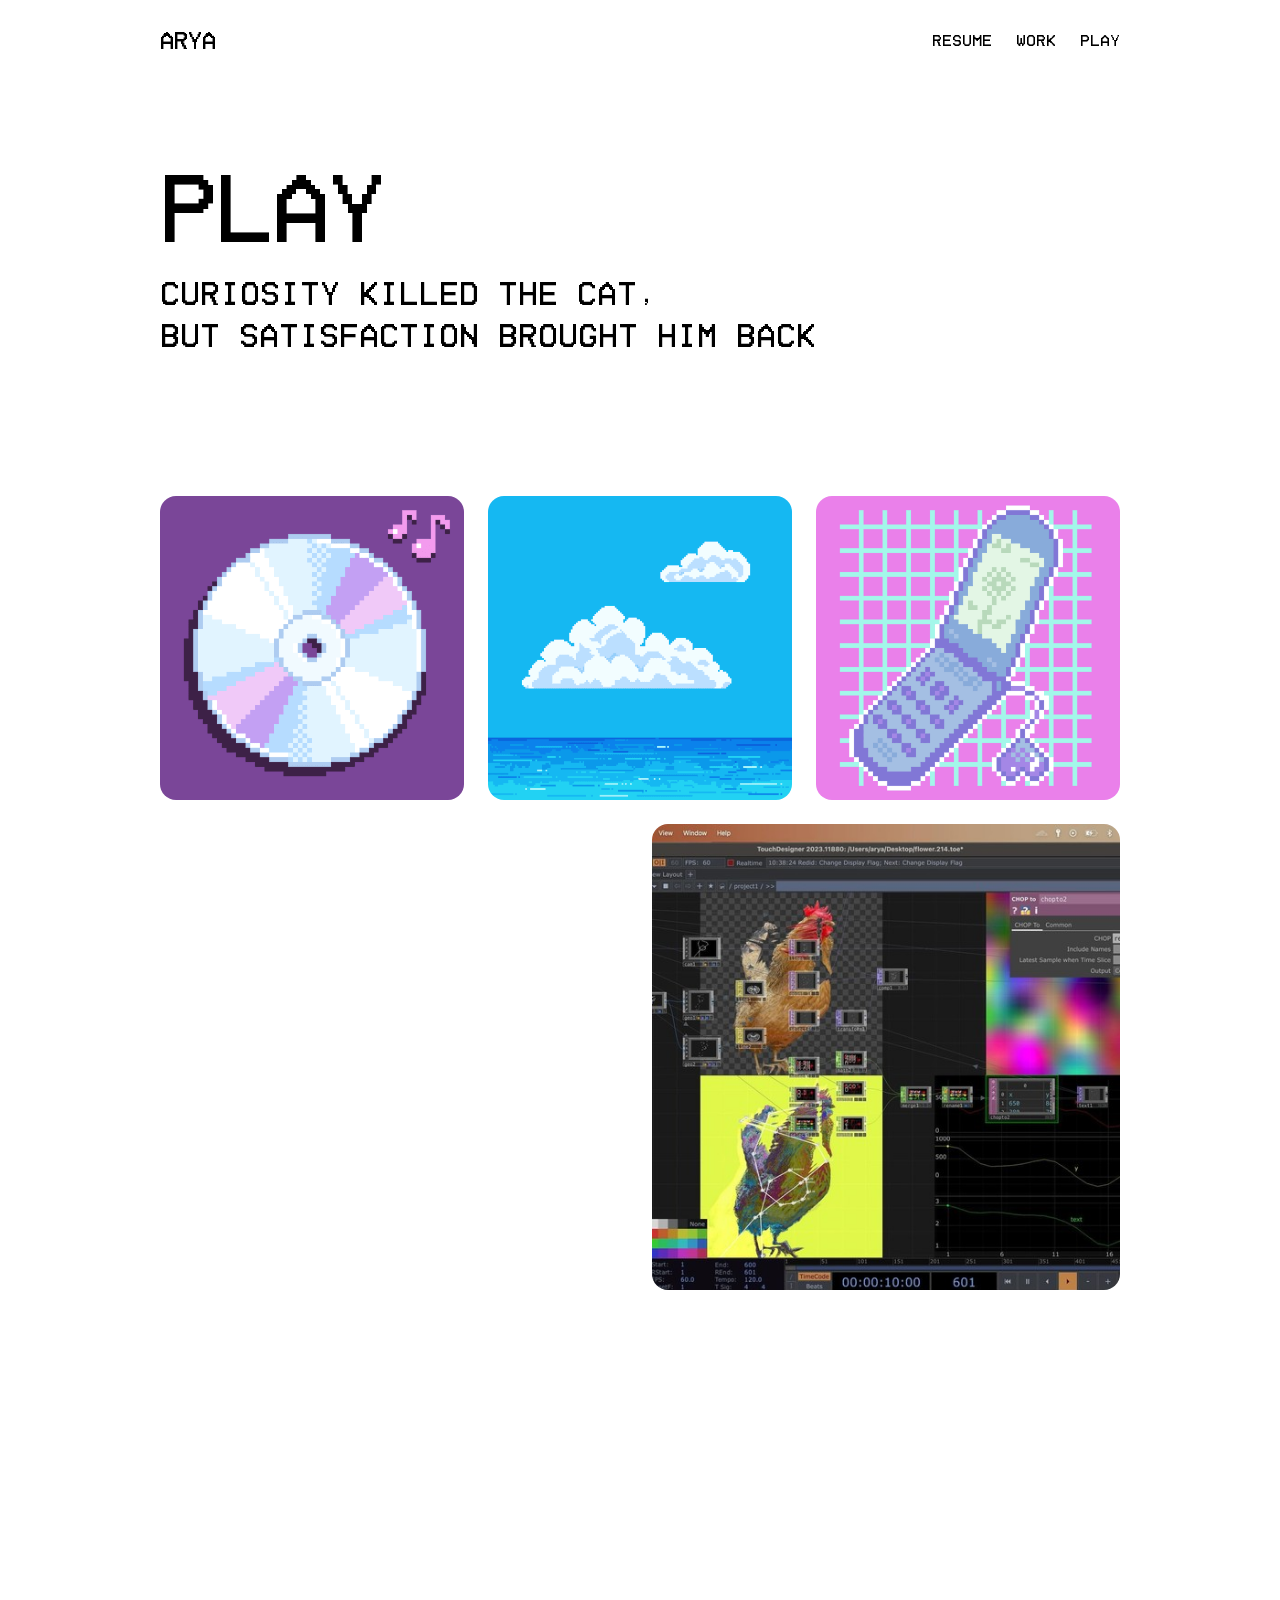
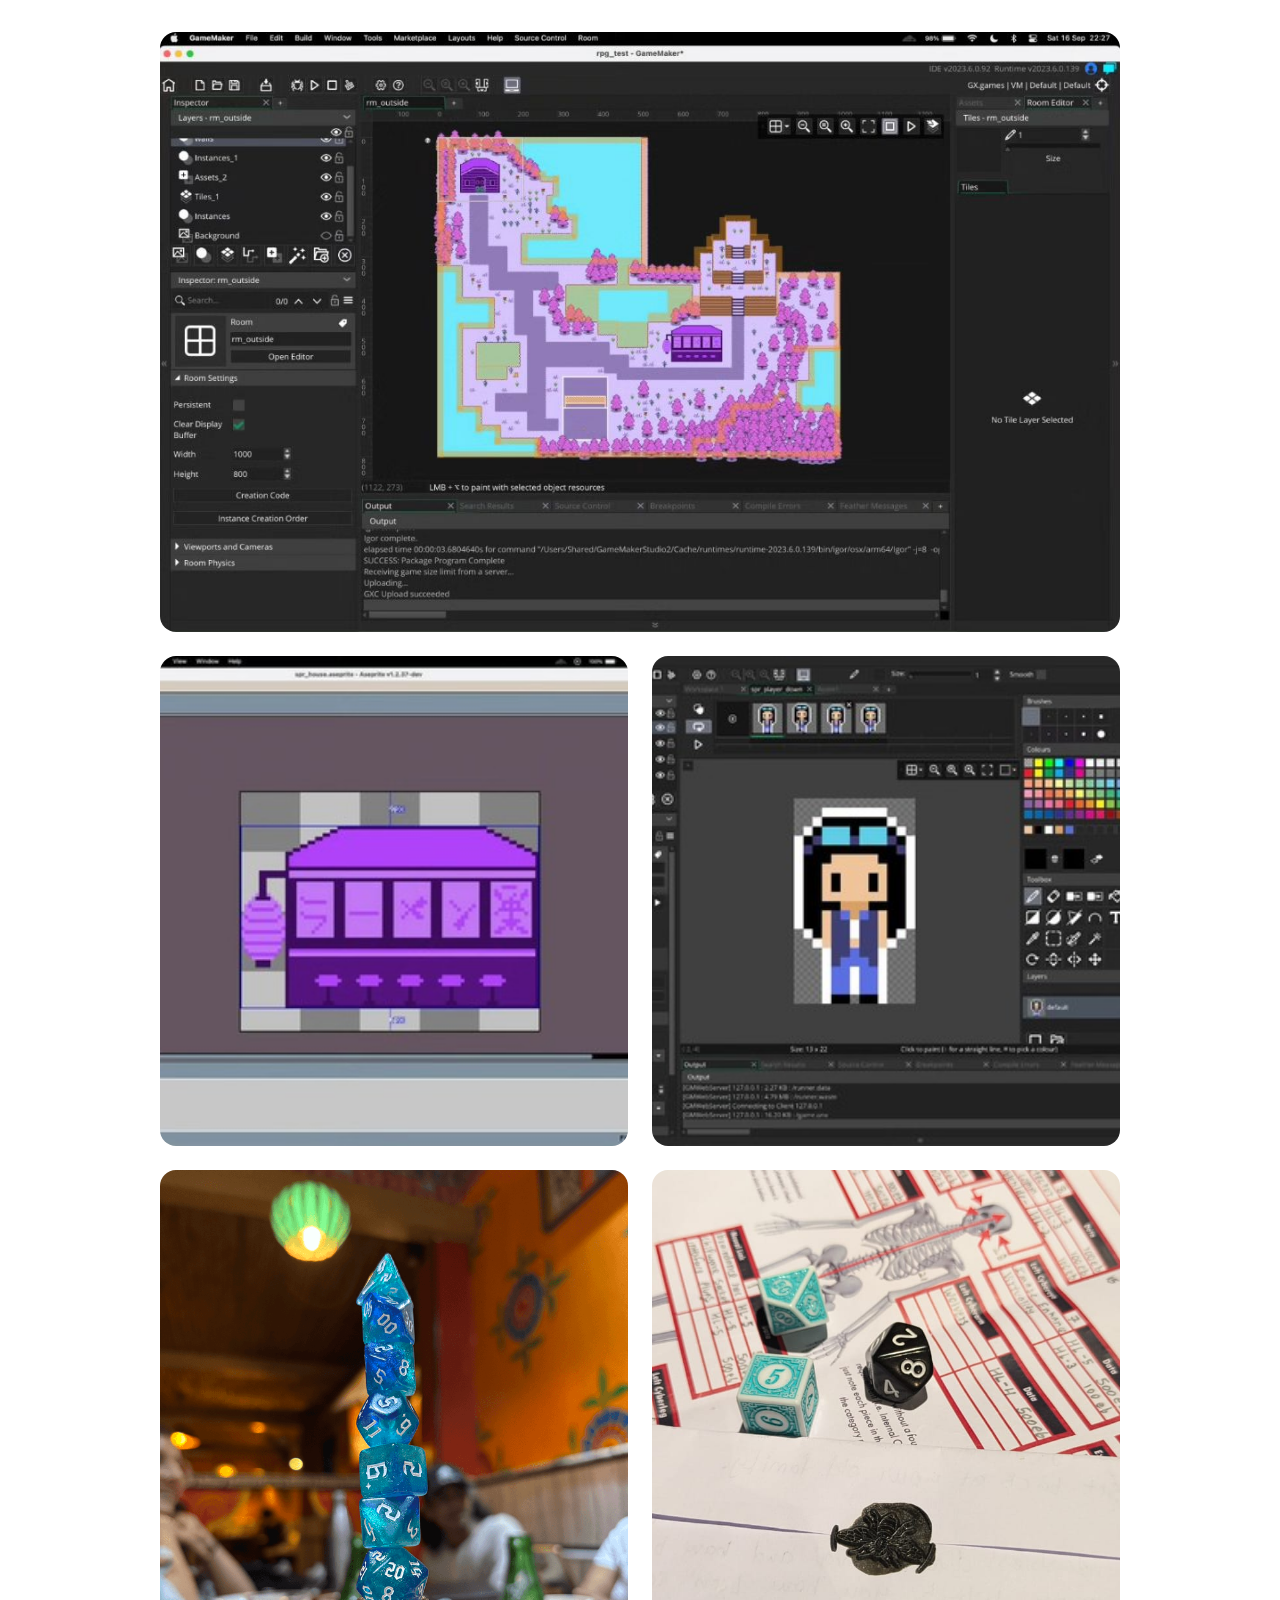
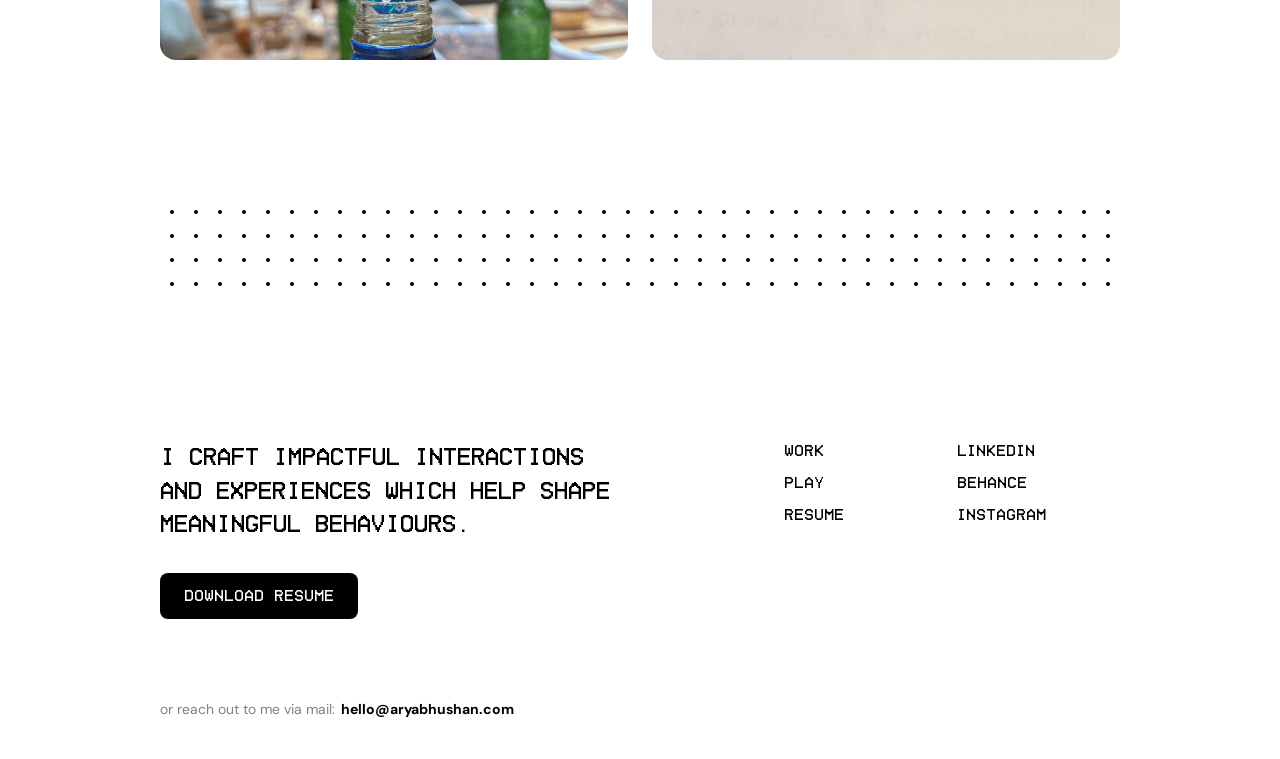
==== commit 49a743b8: "Fix exported portfolio media and navigation" ====
--- a/play/index.html
+++ b/play/index.html
@@ -17,7 +17,7 @@
         r.src=t+h._hjSettings.hjid+j+h._hjSettings.hjsv;
         a.appendChild(r);
     })(window,document,'https://static.hotjar.com/c/hotjar-','.js?sv=');
-</script><script async="" src="https://static.hotjar.com/c/hotjar-2750447.js?sv=6"></script>
+</script>
     <!-- End of headStart -->
     <meta name="viewport" content="width=device-width">
     <meta name="generator" content="Framer 397058d">
@@ -50,7 +50,7 @@
     
     
     <link href="https://fonts.gstatic.com" rel="preconnect" crossorigin="">
-    <meta name="robots" content="max-image-preview:large"><link rel="canonical" href="https://aryabhushan.com/play"><meta property="og:url" content="https://aryabhushan.com/play"><script async="" src="https://script.hotjar.com/modules.47ae0ae40a423a71e31f.js" charset="utf-8"></script><!-- Start of headEnd -->
+    <meta name="robots" content="max-image-preview:large"><link rel="canonical" href="https://aryabhushan.com/play"><meta property="og:url" content="https://aryabhushan.com/play"><!-- Start of headEnd -->
     
     <!-- End of headEnd -->
 </head>
@@ -74,4 +74,4 @@
     <!-- End of bodyEnd -->
 
 
-<iframe id="__framer-editorbar" src="https://framer.com/edit?framerSiteId=d2bc5d1b1dfcfc27715c53e3d7da019d7299f5632ceb90f7eaca330821b3f299&amp;source=aryabhushan.com&amp;features=%7B%22editorBarDisableFrameAncestorsSecurity%22%3Afalse%2C%22onPageLocalizationSupport%22%3Afalse%2C%22onPageMoveTool%22%3Afalse%7D&amp;loadStart=1794462866715" aria-hidden="true" allow="autoplay" tabindex="-1" class="status_hidden"></iframe></body></html>+</body></html>
